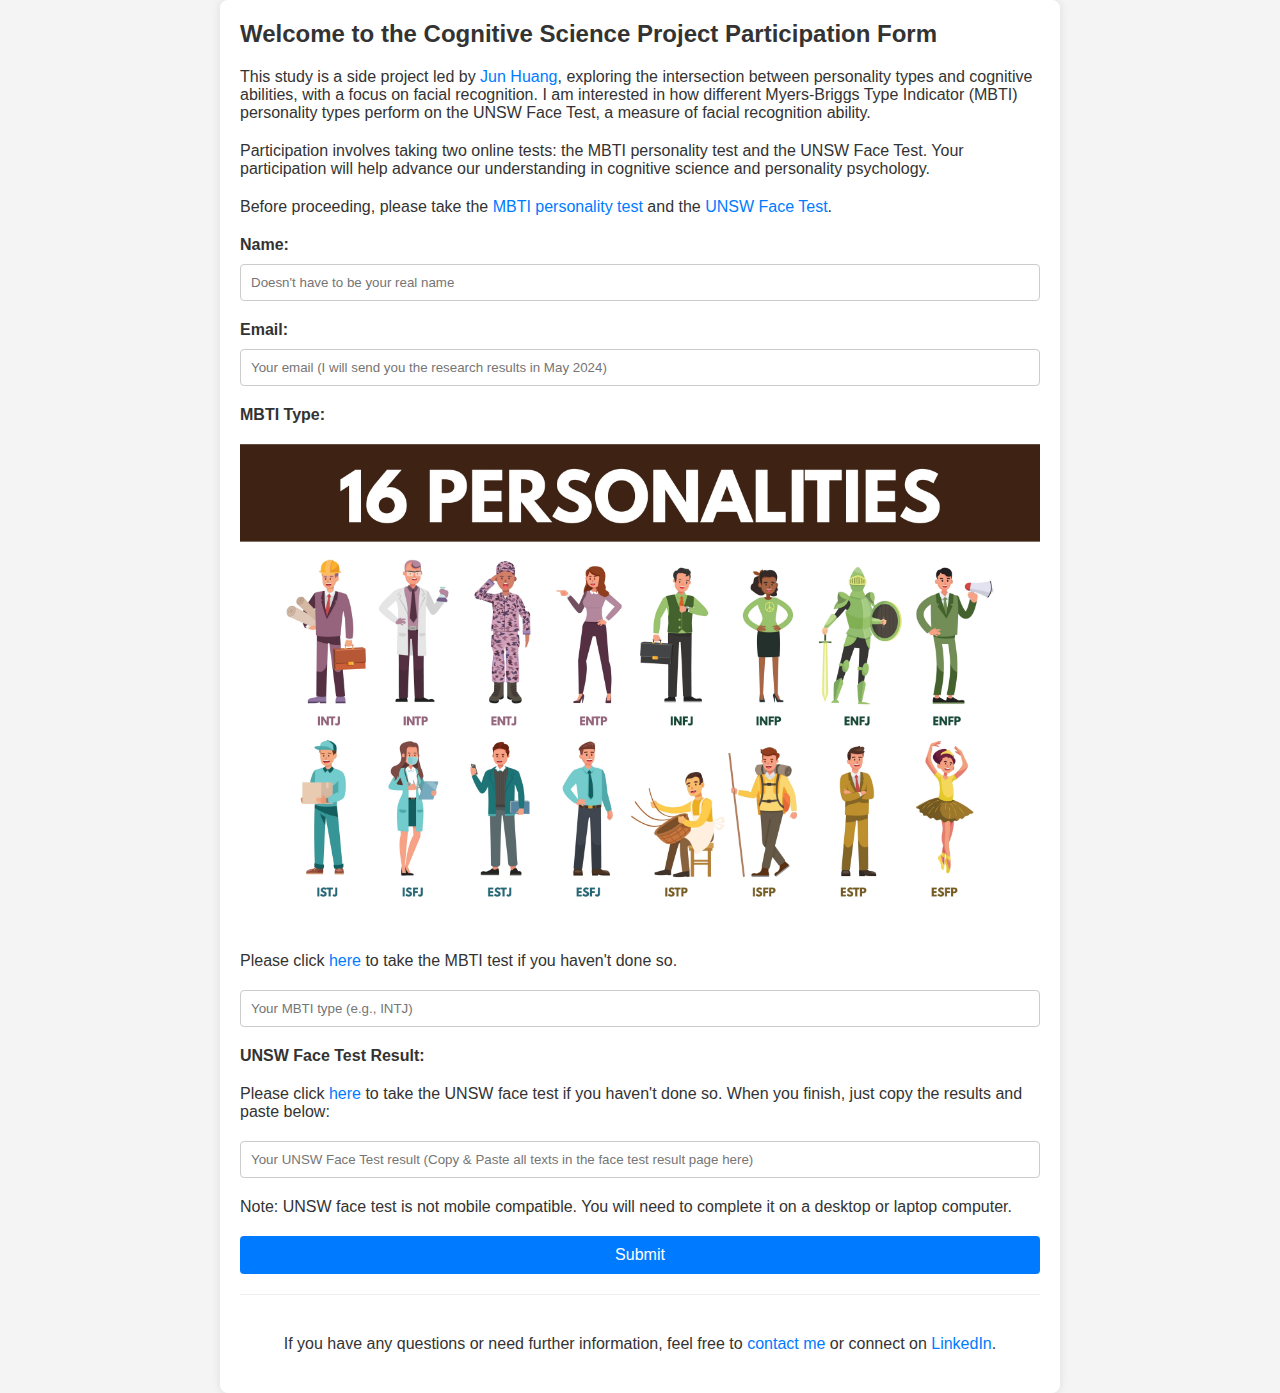
==== cogsci_project.html @ 25b81a80 "Hide clustrmaps widget in cogsci_project.html" ====
<!DOCTYPE html>
<html lang="en">
<head>
    <meta charset="UTF-8">
    <meta name="viewport" content="width=device-width, initial-scale=1.0">
    <title>Cognitive Science Project Participation Form</title>
    <style>
        body {
            font-family: 'Segoe UI', Tahoma, Geneva, Verdana, sans-serif;
            margin: 0;
            padding: 0;
            background-color: #f4f4f4;
            color: #333;
        }
        .container {
            max-width: 800px;
            margin: auto;
            overflow: hidden;
            padding: 0 20px 20px;
            background: #fff;
            border-radius: 8px;
            box-shadow: 0 0 10px rgba(0, 0, 0, 0.1);
        }
        h2, p {
            margin: 20px 0;
        }
        label {
            margin-top: 10px;
            display: block;
            font-weight: bold;
        }
        input[type=text], input[type=email], textarea {
            width: calc(100% - 22px);
            padding: 10px;
            margin: 10px 0 20px;
            display: block;
            border: 1px solid #ccc;
            border-radius: 4px;
        }
        button {
            display: block;
            width: 100%;
            padding: 10px;
            background-color: #007BFF;
            color: white;
            border: none;
            border-radius: 4px;
            cursor: pointer;
            font-size: 16px;
            transition: background-color 0.3s ease;
        }
        button:hover {
            background-color: #0056b3;
        }
        a {
            color: #007BFF;
            text-decoration: none;
        }
        a:hover {
            text-decoration: underline;
        }
        .footer {
            text-align: center;
            margin-top: 20px;
            padding-top: 20px;
            border-top: 1px solid #eee;

        .clustrmaps-wrapper {
            display: none; /* Hide the clustrmaps widget */
        }
    }
    </style>
</head>
<body>

<div class="container">
    <h2>Welcome to the Cognitive Science Project Participation Form</h2>
    <p>This study is a side project led by <a href="https://junhuang7.github.io/" target="_blank">Jun Huang</a>, exploring the intersection between personality types and cognitive abilities, with a focus on facial recognition. I am interested in how different Myers-Briggs Type Indicator (MBTI) personality types perform on the UNSW Face Test, a measure of facial recognition ability.</p>
    <p>Participation involves taking two online tests: the MBTI personality test and the UNSW Face Test. Your participation will help advance our understanding in cognitive science and personality psychology.</p>
    <p>Before proceeding, please take the <a href="https://www.16personalities.com/free-personality-test" target="_blank">MBTI personality test</a> and the <a href="https://facetest.psy.unsw.edu.au/" target="_blank">UNSW Face Test</a>.</p>
    
    <form action="https://formspree.io/f/myyrwpdb" method="POST">
        <label for="name">Name:</label>
        <input type="text" id="name" name="name" placeholder="Doesn't have to be your real name" required>
        
        <label for="email">Email:</label>
        <input type="email" id="email" name="_replyto" placeholder="Your email (I will send you the research results in May 2024)" required>
        
        <label for="mbti">MBTI Type:</label>
        <p> </p>
        <img src="mbti.jpeg" alt="MBTI Types" style="max-width:100%; height:auto;">
        <p>Please click <a href="https://www.16personalities.com/free-personality-test" target="_blank">here</a> to take the MBTI test if you haven't done so.</p>
        <input type="text" id="mbti" name="mbti" placeholder="Your MBTI type (e.g., INTJ)" required>
        
        <label for="faceTest">UNSW Face Test Result:</label>
        <p>Please click <a href="https://facetest.psy.unsw.edu.au/" target="_blank">here</a> to take the UNSW face test if you haven't done so. When you finish, just copy the results and paste below:</p>
        <p> </p>
        <input type="text" id="faceTest" name="faceTest" placeholder="Your UNSW Face Test result (Copy & Paste all texts in the face test result page here)" required>
        <p>Note: UNSW face test is not mobile compatible. You will need to complete it on a desktop or laptop computer.</p>
        <input type="hidden" name="_subject" value="Cognitive Science Project Submission">
        <button type="submit">Submit</button>
    </form>
    
    <div class="footer">
        <p>If you have any questions or need further information, feel free to <a href="mailto:junhuang7@gmail.com">contact me</a> or connect on <a href="https://www.linkedin.com/in/junhuang7">LinkedIn</a>.</p>
    </div>
</div>

<div class="clustrmaps-wrapper">
    <script type="text/javascript" id="clstr_globe" src="//clustrmaps.com/globe.js?d=meENDDYSC0p6n7lqMhM3a7Xbx_fbM3g9AmeKXaYUOgo"></script>
</div>

</body>
</html>
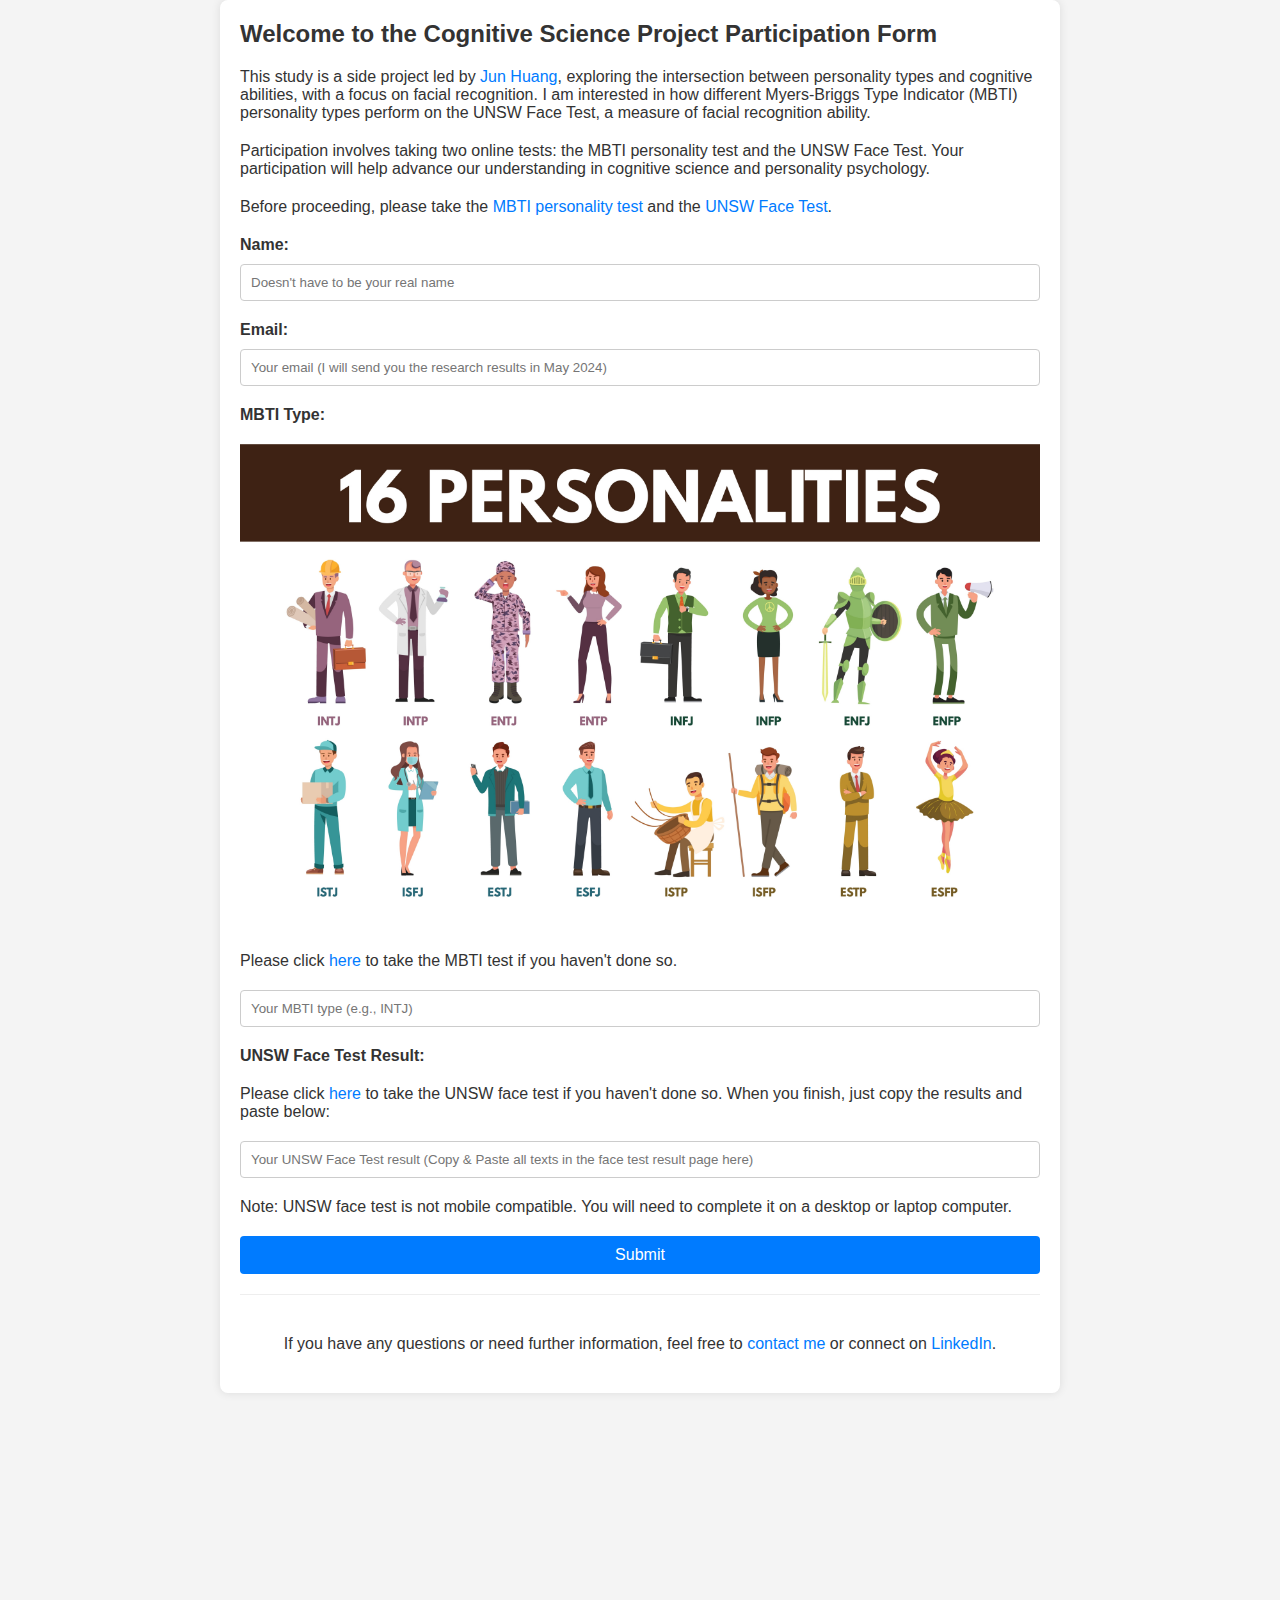
==== commit 01b1b76c: "update" ====
--- a/cogsci_project.html
+++ b/cogsci_project.html
@@ -64,11 +64,16 @@
             margin-top: 20px;
             padding-top: 20px;
             border-top: 1px solid #eee;
+        }
 
         .clustrmaps-wrapper {
-            display: none; /* Hide the clustrmaps widget */
+            width: 600px; /* Set the width you want */
+            height: 600px; /* Set the height you want */
+            overflow: visible; /* Hide the overflow */
+            margin: 0 auto; /* Centering horizontally */
+            display: block; /* Ensures it is a block-level element, which is necessary for margins to work */
         }
-    }
+
     </style>
 </head>
 <body>
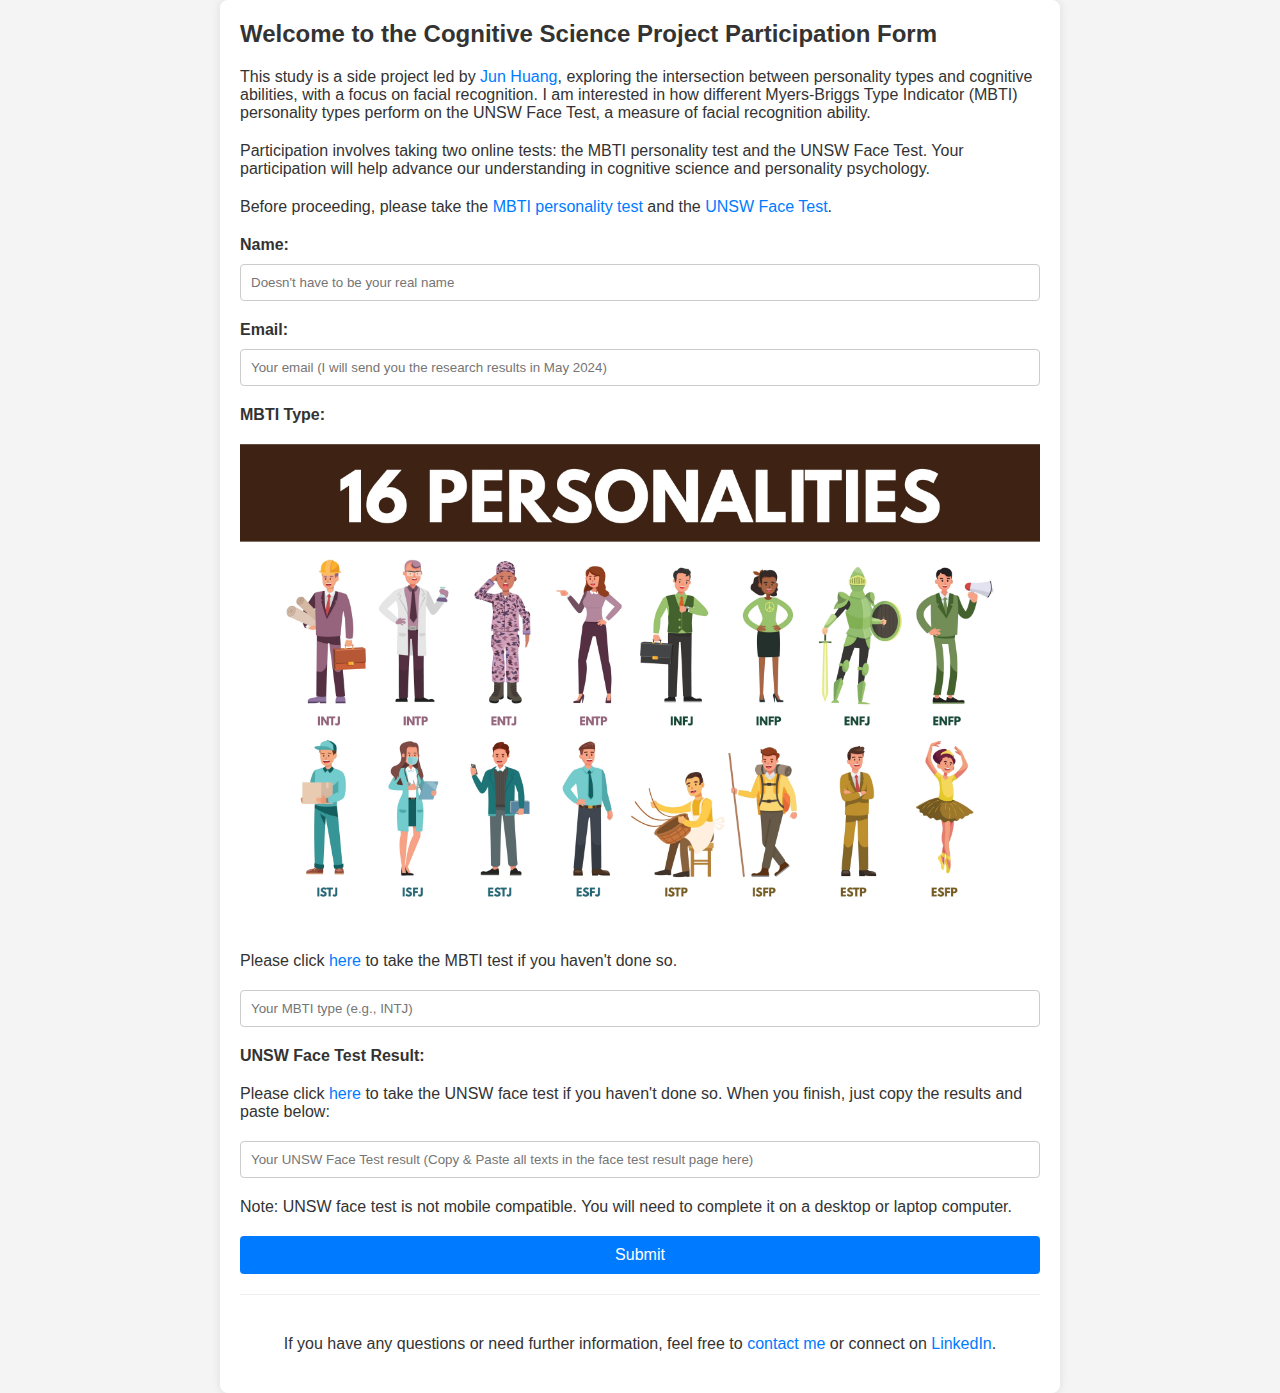
==== commit 56b7cb80: "Update clustrmaps-wrapper display property" ====
--- a/cogsci_project.html
+++ b/cogsci_project.html
@@ -67,11 +67,7 @@
         }
 
         .clustrmaps-wrapper {
-            width: 600px; /* Set the width you want */
-            height: 600px; /* Set the height you want */
-            overflow: visible; /* Hide the overflow */
-            margin: 0 auto; /* Centering horizontally */
-            display: block; /* Ensures it is a block-level element, which is necessary for margins to work */
+            display: none; /* Ensures it is a block-level element, which is necessary for margins to work */
         }
 
     </style>
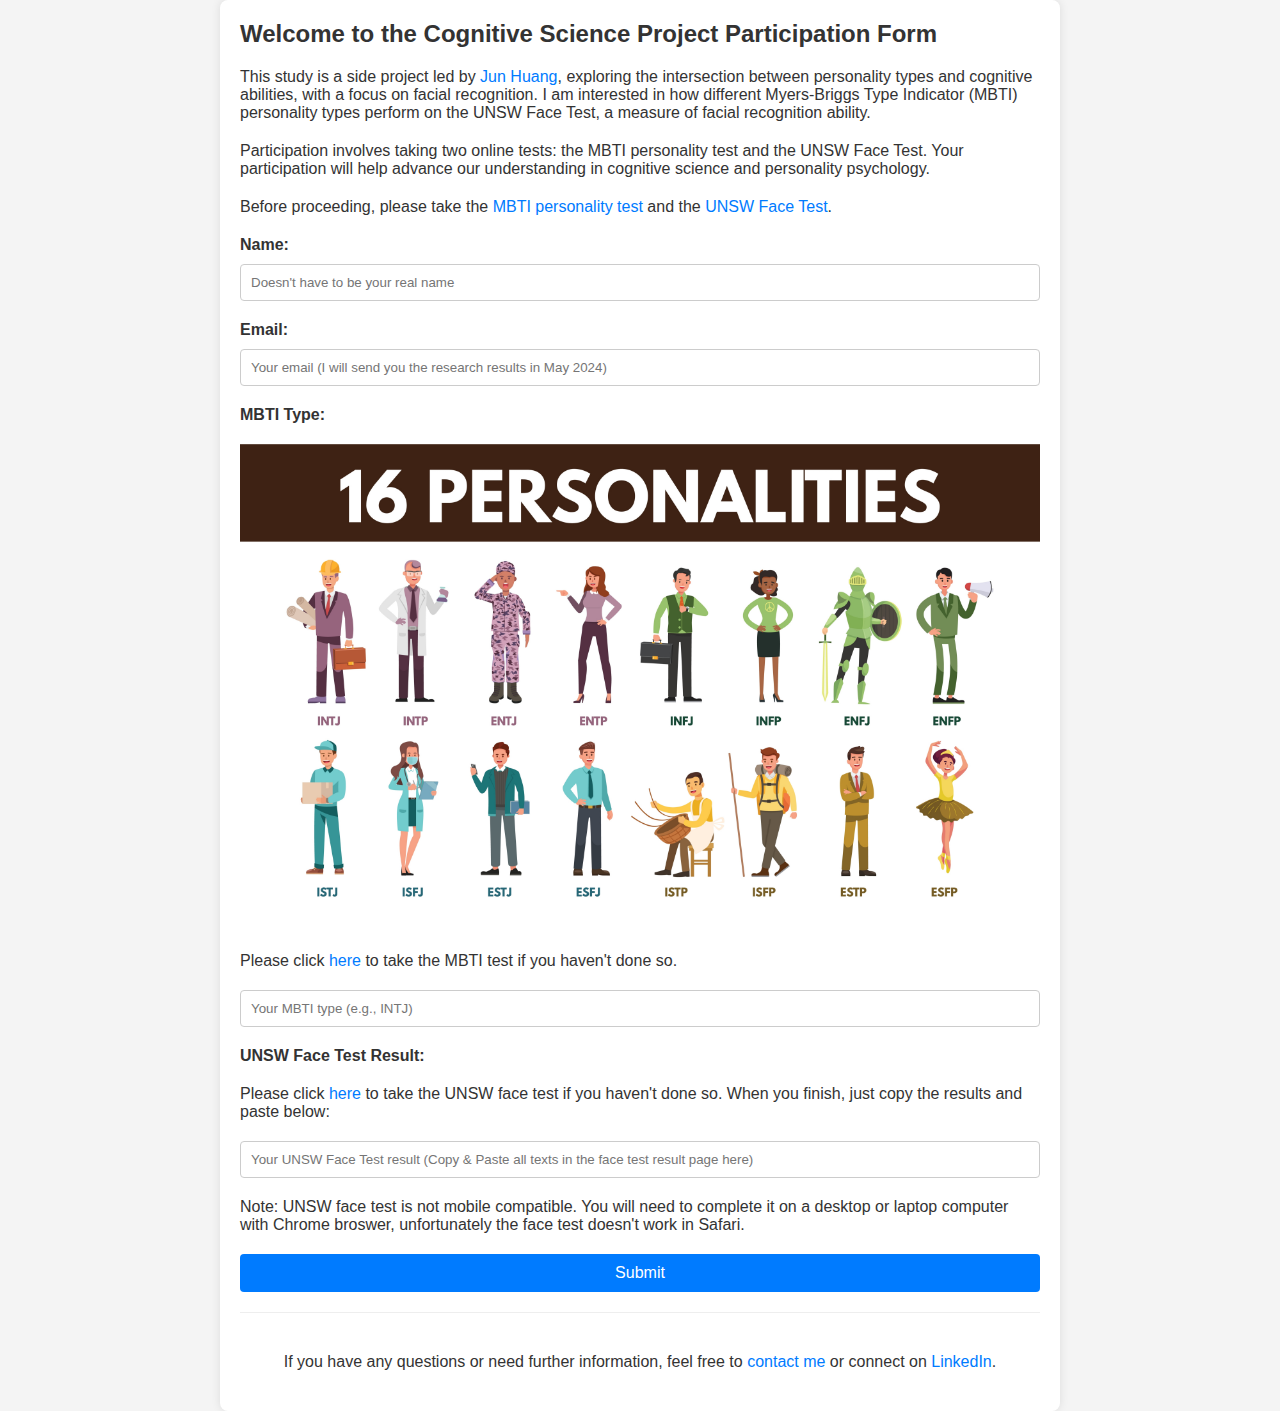
==== commit 1ec7fa2c: "Update note about UNSW face test compatibility" ====
--- a/cogsci_project.html
+++ b/cogsci_project.html
@@ -97,7 +97,7 @@
         <p>Please click <a href="https://facetest.psy.unsw.edu.au/" target="_blank">here</a> to take the UNSW face test if you haven't done so. When you finish, just copy the results and paste below:</p>
         <p> </p>
         <input type="text" id="faceTest" name="faceTest" placeholder="Your UNSW Face Test result (Copy & Paste all texts in the face test result page here)" required>
-        <p>Note: UNSW face test is not mobile compatible. You will need to complete it on a desktop or laptop computer.</p>
+        <p>Note: UNSW face test is not mobile compatible. You will need to complete it on a desktop or laptop computer with Chrome broswer, unfortunately the face test doesn't work in Safari.</p>
         <input type="hidden" name="_subject" value="Cognitive Science Project Submission">
         <button type="submit">Submit</button>
     </form>
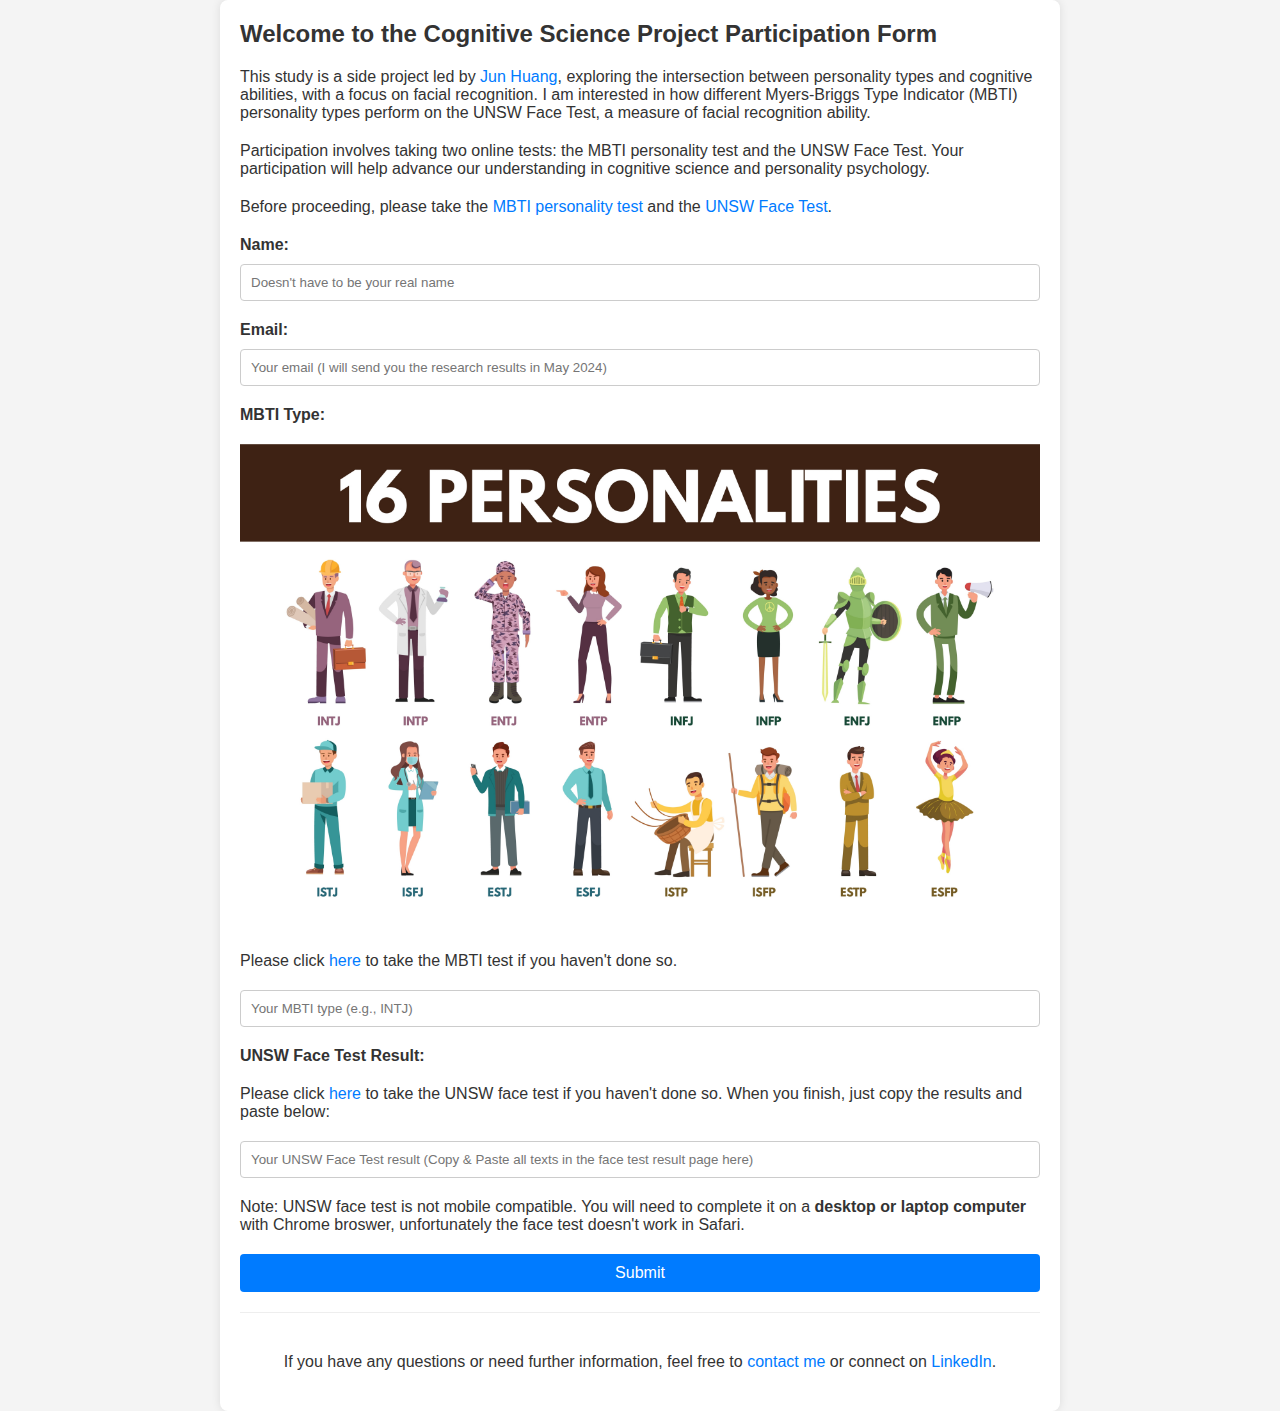
==== commit 027255c9: "Fix formatting in UNSW face test note" ====
--- a/cogsci_project.html
+++ b/cogsci_project.html
@@ -97,7 +97,7 @@
         <p>Please click <a href="https://facetest.psy.unsw.edu.au/" target="_blank">here</a> to take the UNSW face test if you haven't done so. When you finish, just copy the results and paste below:</p>
         <p> </p>
         <input type="text" id="faceTest" name="faceTest" placeholder="Your UNSW Face Test result (Copy & Paste all texts in the face test result page here)" required>
-        <p>Note: UNSW face test is not mobile compatible. You will need to complete it on a desktop or laptop computer with Chrome broswer, unfortunately the face test doesn't work in Safari.</p>
+        <p>Note: UNSW face test is not mobile compatible. You will need to complete it on a <b>desktop or laptop computer</b> with </b>Chrome</b> broswer, unfortunately the face test doesn't work in Safari.</p>
         <input type="hidden" name="_subject" value="Cognitive Science Project Submission">
         <button type="submit">Submit</button>
     </form>
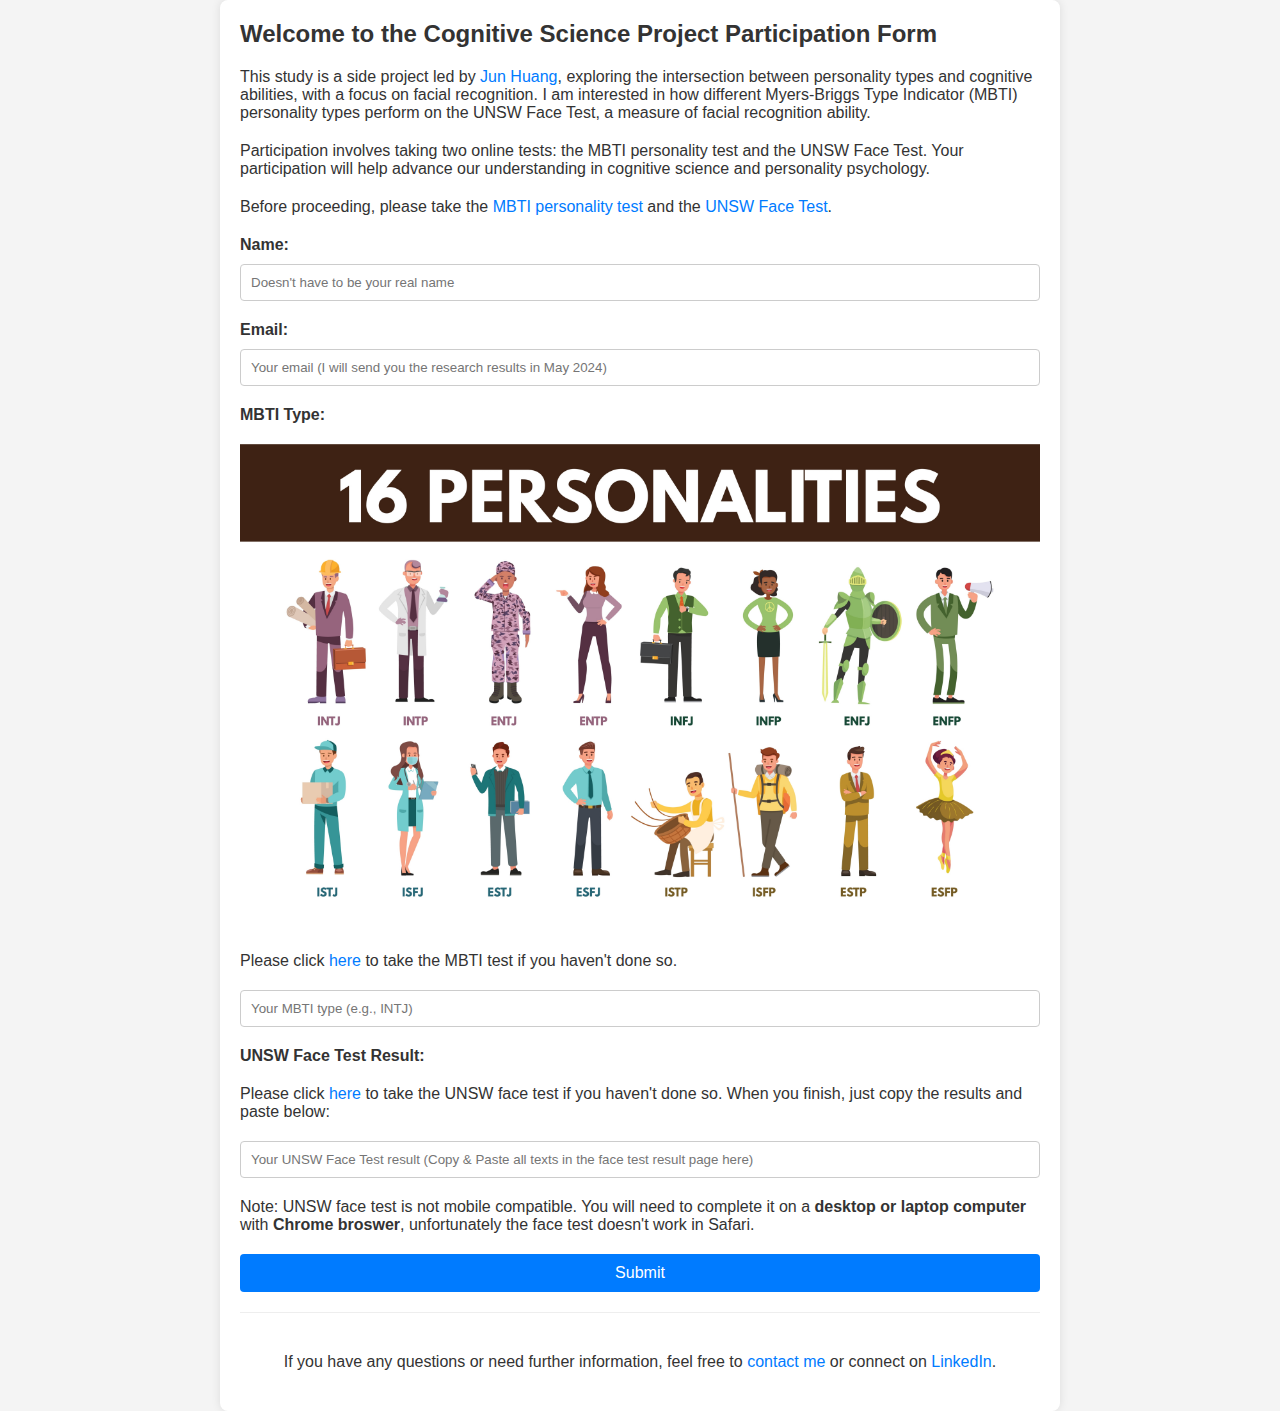
==== commit 7fda1af2: "Fix typo in cogsci_project.html" ====
--- a/cogsci_project.html
+++ b/cogsci_project.html
@@ -97,7 +97,7 @@
         <p>Please click <a href="https://facetest.psy.unsw.edu.au/" target="_blank">here</a> to take the UNSW face test if you haven't done so. When you finish, just copy the results and paste below:</p>
         <p> </p>
         <input type="text" id="faceTest" name="faceTest" placeholder="Your UNSW Face Test result (Copy & Paste all texts in the face test result page here)" required>
-        <p>Note: UNSW face test is not mobile compatible. You will need to complete it on a <b>desktop or laptop computer</b> with </b>Chrome</b> broswer, unfortunately the face test doesn't work in Safari.</p>
+        <p>Note: UNSW face test is not mobile compatible. You will need to complete it on a <b>desktop or laptop computer</b> with <b>Chrome broswer</b>, unfortunately the face test doesn't work in Safari.</p>
         <input type="hidden" name="_subject" value="Cognitive Science Project Submission">
         <button type="submit">Submit</button>
     </form>
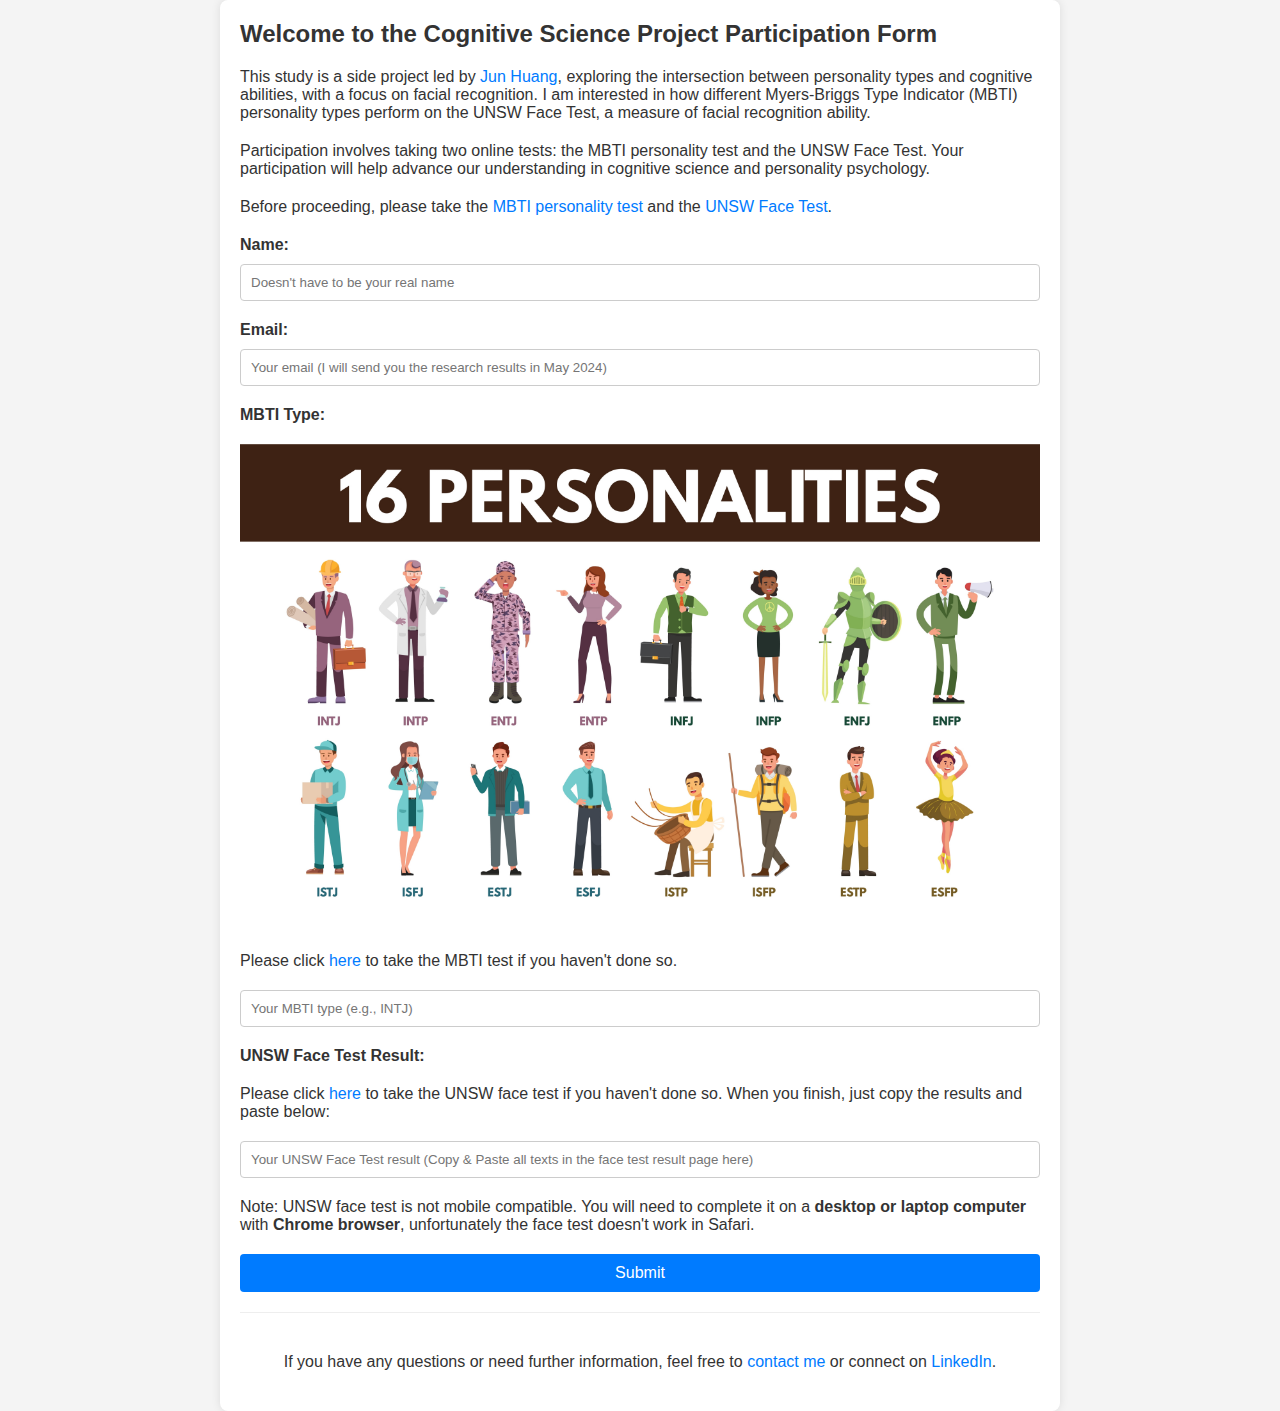
==== commit e65a0a28: "Fix typo in Chrome browser name" ====
--- a/cogsci_project.html
+++ b/cogsci_project.html
@@ -97,7 +97,7 @@
         <p>Please click <a href="https://facetest.psy.unsw.edu.au/" target="_blank">here</a> to take the UNSW face test if you haven't done so. When you finish, just copy the results and paste below:</p>
         <p> </p>
         <input type="text" id="faceTest" name="faceTest" placeholder="Your UNSW Face Test result (Copy & Paste all texts in the face test result page here)" required>
-        <p>Note: UNSW face test is not mobile compatible. You will need to complete it on a <b>desktop or laptop computer</b> with <b>Chrome broswer</b>, unfortunately the face test doesn't work in Safari.</p>
+        <p>Note: UNSW face test is not mobile compatible. You will need to complete it on a <b>desktop or laptop computer</b> with <b>Chrome browser</b>, unfortunately the face test doesn't work in Safari.</p>
         <input type="hidden" name="_subject" value="Cognitive Science Project Submission">
         <button type="submit">Submit</button>
     </form>
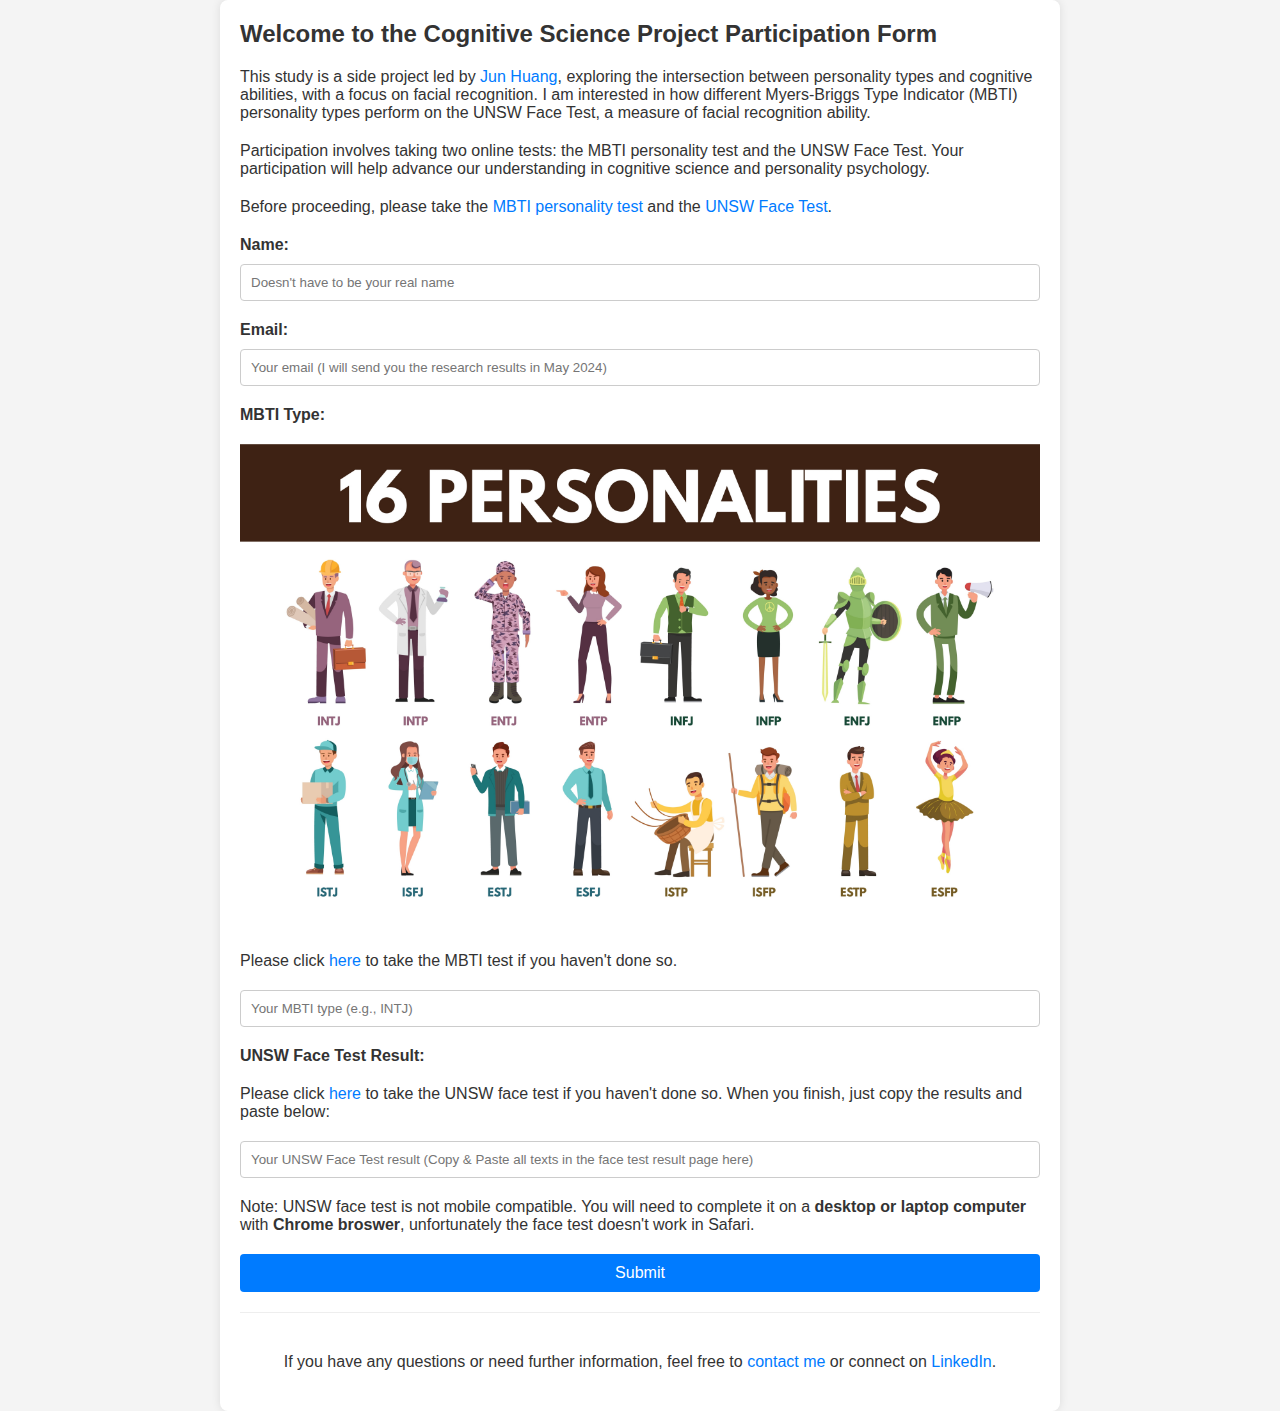
==== commit aa1628d6: "cog_sci project online again" ====
--- a/cogsci_project.html
+++ b/cogsci_project.html
@@ -97,7 +97,7 @@
         <p>Please click <a href="https://facetest.psy.unsw.edu.au/" target="_blank">here</a> to take the UNSW face test if you haven't done so. When you finish, just copy the results and paste below:</p>
         <p> </p>
         <input type="text" id="faceTest" name="faceTest" placeholder="Your UNSW Face Test result (Copy & Paste all texts in the face test result page here)" required>
-        <p>Note: UNSW face test is not mobile compatible. You will need to complete it on a <b>desktop or laptop computer</b> with <b>Chrome browser</b>, unfortunately the face test doesn't work in Safari.</p>
+        <p>Note: UNSW face test is not mobile compatible. You will need to complete it on a <b>desktop or laptop computer</b> with <b>Chrome broswer</b>, unfortunately the face test doesn't work in Safari.</p>
         <input type="hidden" name="_subject" value="Cognitive Science Project Submission">
         <button type="submit">Submit</button>
     </form>
